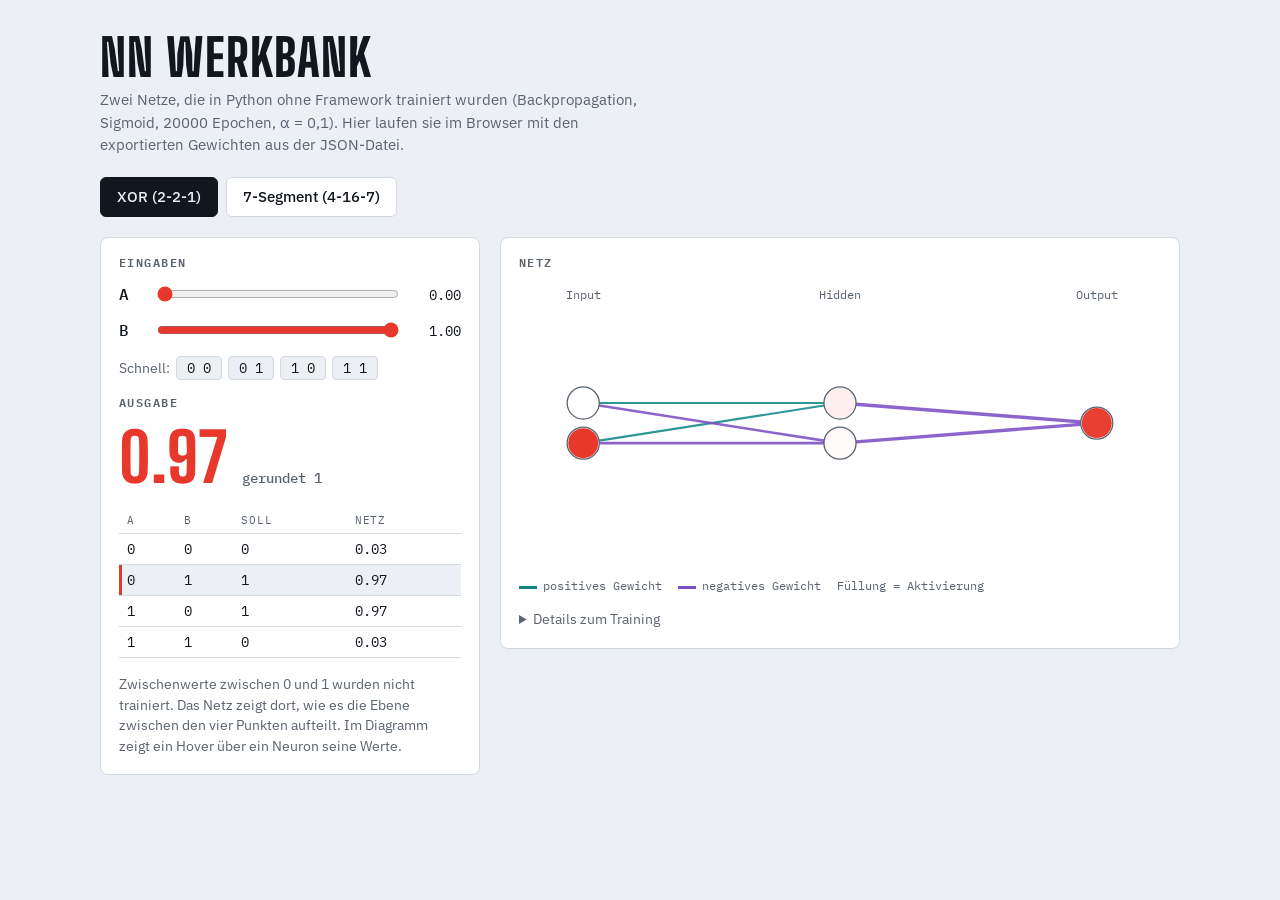
==== Neural Network/web/index.html @ 71ccb94d "Ein Ordner pro Projekt, Startseite mit Projektkarten, Doku im Projektordner" ====
<!doctype html>
<html lang="de">
<head>
<meta charset="utf-8">
<meta name="viewport" content="width=device-width, initial-scale=1">
<meta name="description" content="Zwei von Hand programmierte neuronale Netze (XOR und 7-Segment) laufen im Browser mit den exportierten Gewichten.">
<title>NN Werkbank</title>
<link rel="icon" href="data:image/svg+xml,%3Csvg xmlns='http://www.w3.org/2000/svg' viewBox='0 0 32 32'%3E%3Crect width='32' height='32' rx='7' fill='%2312171e'/%3E%3Ccircle cx='9' cy='16' r='3.5' fill='%23ff5a45'/%3E%3Ccircle cx='23' cy='9' r='3.5' fill='%23ff5a45'/%3E%3Ccircle cx='23' cy='23' r='3.5' fill='%23ff5a45'/%3E%3Cpath d='M9 16L23 9M9 16L23 23' stroke='%238b95a4' stroke-width='1.5'/%3E%3C/svg%3E">
<link rel="preconnect" href="https://fonts.googleapis.com">
<link rel="preconnect" href="https://fonts.gstatic.com" crossorigin>
<link href="https://fonts.googleapis.com/css2?family=IBM+Plex+Mono:wght@400;500&family=IBM+Plex+Sans:wght@400;500;600&family=Big+Shoulders+Display:wght@700;800&display=swap" rel="stylesheet">
<style>
/* Layout: eine Werkbank-Spalte. Oben Umschalter XOR / 7-Segment, darunter Bedienfeld links und Netz-Diagramm rechts. */
:root {
  --bg: #eceff3; --surface: #ffffff; --fg: #12171e; --muted: #59636f; --line: #d3d9e0;
  --led: #e8382b; --off: #e3e7ec; --pos: #0c8585; --neg: #7a4fc4; --focus: #1f5fd1;
  --display: "Big Shoulders Display", "Arial Narrow", sans-serif;
  --body: "IBM Plex Sans", system-ui, sans-serif;
  --mono: "IBM Plex Mono", ui-monospace, Consolas, monospace;
}
@media (prefers-color-scheme: dark) { :root:not([data-theme="light"]) {
  --bg: #0e1217; --surface: #171c23; --fg: #e6eaf0; --muted: #8b95a4; --line: #2a323c;
  --led: #ff5a45; --off: #242b34; --pos: #3cc4c0; --neg: #a98af0; --focus: #7fa8ff; color-scheme: dark; } }
:root[data-theme="dark"] {
  --bg: #0e1217; --surface: #171c23; --fg: #e6eaf0; --muted: #8b95a4; --line: #2a323c;
  --led: #ff5a45; --off: #242b34; --pos: #3cc4c0; --neg: #a98af0; --focus: #7fa8ff; color-scheme: dark; }

* { box-sizing: border-box; }
[hidden] { display: none !important; }
body { background: var(--bg); color: var(--fg); font: 15px/1.5 var(--body); padding-inline: 16px; padding-block: 24px 40px; }
.wrap { max-width: 1080px; margin: 0 auto; display: flex; flex-direction: column; gap: 20px; }
.stack { display: flex; flex-direction: column; gap: 20px; }
h1 { font: 800 clamp(2rem, 6vw, 3.2rem)/1 var(--display); text-transform: uppercase; letter-spacing: .02em; margin: 0; text-wrap: balance; }
.sub { color: var(--muted); margin: 6px 0 0; max-width: 62ch; }
.tabs { display: flex; gap: 8px; flex-wrap: wrap; }
button { font: inherit; color: inherit; cursor: pointer; }
:focus-visible { outline: 2px solid var(--focus); outline-offset: 2px; }
/* Gemeinsame Rückmeldung für alle Schaltflächen: sanftes Hover, kurzes Eindrücken beim Klick */
.tab, .snap button, .digits button, .bits button { transition: background-color .2s ease, border-color .2s ease, color .2s ease, transform .12s ease; }
.tab:hover, .snap button:hover, .digits button:hover, .bits button:hover { border-color: var(--muted); }
.tab:active, .snap button:active, .digits button:active, .bits button:active { transform: scale(.97); }
.tab { padding: 8px 16px; border: 1px solid var(--line); background: var(--surface); border-radius: 6px; font-weight: 500; }
.tab[aria-selected="true"] { background: var(--fg); color: var(--bg); border-color: var(--fg); }
.grid { display: grid; grid-template-columns: minmax(0, 380px) minmax(0, 1fr); gap: 20px; align-items: start; }
@media (max-width: 820px) { .grid { grid-template-columns: minmax(0, 1fr); } }
.panel { background: var(--surface); border: 1px solid var(--line); border-radius: 8px; padding: 18px; display: flex; flex-direction: column; gap: 16px; min-width: 0; }
h2 { font: 600 .75rem/1 var(--mono); text-transform: uppercase; letter-spacing: .12em; color: var(--muted); margin: 0; }
.field { display: grid; grid-template-columns: 1.6rem minmax(0, 1fr) 3.4rem; gap: 10px; align-items: center; }
.field label { font: 500 1rem var(--mono); }
.field output { font: 400 .9rem var(--mono); text-align: right; font-variant-numeric: tabular-nums; }
input[type=range] { width: 100%; accent-color: var(--led); }
.snap { display: flex; gap: 6px; }
.snap .note { align-self: center; }
.skip { position: absolute; left: 16px; top: -48px; padding: 8px 14px; background: var(--fg); color: var(--bg); border-radius: 6px; z-index: 10; }
.skip:focus { top: 12px; }
.snap button { padding: 2px 10px; border: 1px solid var(--line); border-radius: 4px; background: var(--bg); font: .85rem var(--mono); }
.result { display: flex; align-items: baseline; gap: 14px; flex-wrap: wrap; }
.big { font: 800 4.2rem/1 var(--display); font-variant-numeric: tabular-nums; }
.big.on { color: var(--led); }
.verdict { font: 500 .85rem var(--mono); color: var(--muted); }
table { border-collapse: collapse; width: 100%; font: .85rem var(--mono); font-variant-numeric: tabular-nums; }
th, td { text-align: left; padding: 6px 8px; border-bottom: 1px solid var(--line); }
th { color: var(--muted); font-weight: 400; text-transform: uppercase; letter-spacing: .08em; font-size: .7rem; }
tbody tr { cursor: pointer; }
tbody tr:hover { background: var(--bg); }
tbody tr.static { cursor: default; }
tbody tr.sel { background: var(--bg); box-shadow: inset 3px 0 0 var(--led); }
.tblwrap { overflow-x: auto; }
.digits { display: grid; grid-template-columns: repeat(5, 1fr); gap: 6px; }
.digits button { padding: 10px 0; border: 1px solid var(--line); background: var(--bg); border-radius: 6px; font: 600 1.2rem var(--mono); }
.digits button[aria-pressed="true"] { background: var(--fg); color: var(--bg); border-color: var(--fg); }
.bits { display: flex; gap: 8px; }
.bits button { flex: 1; padding: 8px 0; border: 1px solid var(--line); background: var(--bg); border-radius: 6px; font: 500 1rem var(--mono); }
.bits button[aria-pressed="true"] { background: var(--led); color: #fff; border-color: var(--led); }
.bits small { display: block; font-size: .65rem; color: inherit; opacity: .7; }
.disp { display: flex; gap: 18px; align-items: center; flex-wrap: wrap; }
.disp svg { width: 130px; height: 200px; flex: none; background: #0a0d10; border-radius: 8px; padding: 10px; }
.seg-off { fill: #20262d; }
.seg-on { fill: #ff4a37; }
.segtbl { flex: 1; min-width: 220px; }
.match { font: 500 .85rem var(--mono); }
.match.ok { color: var(--pos); }
.match.bad { color: var(--led); }
.note { font-size: .85rem; color: var(--muted); margin: 0; text-wrap: pretty; }
.diagram { width: 100%; height: auto; display: block; }
.diagram text { font: 11px var(--mono); fill: var(--muted); }
/* Hover auf Neuronen: Verbindungen des Neurons bleiben sichtbar, der Rest wird abgedunkelt */
.netbox { position: relative; }
.hit { fill: transparent; cursor: pointer; }
.node.hot { stroke: var(--fg); stroke-width: 2.2; }
.diagram.hovering line:not(.hl) { opacity: .12; }
.diagram.hovering line.hl { stroke-opacity: 1; }
.tip { position: absolute; z-index: 5; pointer-events: none; padding: 6px 10px; border-radius: 6px; background: var(--fg); color: var(--bg); font: .75rem/1.45 var(--mono); white-space: nowrap; font-variant-numeric: tabular-nums; box-shadow: 0 4px 14px rgb(0 0 0 / .25); }
.tip b { display: block; font-weight: 600; }
.legend { display: flex; gap: 16px; flex-wrap: wrap; font: .75rem var(--mono); color: var(--muted); }
.legend i { display: inline-block; width: 18px; height: 3px; vertical-align: middle; margin-right: 6px; }
.legend .pos { background: var(--pos); }
.legend .neg { background: var(--neg); }
details { font-size: .85rem; color: var(--muted); }
summary { cursor: pointer; }
@media (prefers-reduced-motion: no-preference) { .big, .seg-on { transition: fill-opacity .15s, color .15s; } .diagram line { transition: opacity .15s, stroke-opacity .15s; } }
</style>
</head>
<body>
<a class="skip" href="#main">Zum Inhalt springen</a>
<div class="wrap">
  <header>
    <h1>NN Werkbank</h1>
    <p class="sub">Zwei Netze, die in Python ohne Framework trainiert wurden (Backpropagation, Sigmoid, 20000 Epochen, α = 0,1). Hier laufen sie im Browser mit den exportierten Gewichten aus der JSON-Datei.</p>
  </header>

  <main id="main" class="stack">
  <div class="tabs" role="tablist" aria-label="Netz auswählen">
    <button class="tab" role="tab" id="tab-xor" aria-controls="xor" aria-selected="true">XOR (2-2-1)</button>
    <button class="tab" role="tab" id="tab-seg" aria-controls="seg" aria-selected="false">7-Segment (4-16-7)</button>
  </div>

  <section id="xor" class="grid" role="tabpanel" aria-labelledby="tab-xor">
    <div class="panel">
      <h2>Eingaben</h2>
      <div class="field"><label for="xa">A</label><input id="xa" type="range" min="0" max="1" step="0.01" value="0"><output id="xa-o">0.00</output></div>
      <div class="field"><label for="xb">B</label><input id="xb" type="range" min="0" max="1" step="0.01" value="1"><output id="xb-o">1.00</output></div>
      <div class="snap"><span class="note">Schnell:</span>
        <button data-a="0" data-b="0">0 0</button><button data-a="0" data-b="1">0 1</button><button data-a="1" data-b="0">1 0</button><button data-a="1" data-b="1">1 1</button></div>
      <h2>Ausgabe</h2>
      <div class="result" aria-live="polite"><span class="big" id="xor-out">0.97</span><span class="verdict" id="xor-verdict"></span></div>
      <div class="tblwrap"><table id="xor-tbl"><thead><tr><th>A</th><th>B</th><th>Soll</th><th>Netz</th></tr></thead><tbody></tbody></table></div>
      <p class="note">Zwischenwerte zwischen 0 und 1 wurden nicht trainiert. Das Netz zeigt dort, wie es die Ebene zwischen den vier Punkten aufteilt. Im Diagramm zeigt ein Hover über ein Neuron seine Werte.</p>
    </div>
    <div class="panel">
      <h2>Netz</h2>
      <div class="netbox"><svg class="diagram" id="xor-svg" viewBox="0 0 600 260" role="img" aria-label="Diagramm des XOR-Netzes"></svg><div class="tip" role="tooltip" hidden></div></div>
      <div class="legend"><span><i class="pos"></i>positives Gewicht</span><span><i class="neg"></i>negatives Gewicht</span><span>Füllung = Aktivierung</span></div>
      <details><summary>Details zum Training</summary><p class="note">Architektur 2-2-1, Sigmoid, MSE-Kosten ½(ŷ − y)², Stochastic Gradient Descent, 20000 Epochen, Lernrate 0,1. Exportiert mit <code>dump_json()</code>.</p></details>
    </div>
  </section>

  <section id="seg" class="grid" role="tabpanel" aria-labelledby="tab-seg" hidden>
    <div class="panel">
      <h2>Ziffer</h2>
      <div class="digits" id="digits"></div>
      <h2>oder Bits einzeln</h2>
      <div class="bits" id="bits"></div>
      <div class="disp">
        <svg id="seg-svg" viewBox="0 0 130 200" role="img" aria-label="7-Segment-Anzeige"></svg>
        <div class="segtbl">
          <div class="tblwrap"><table id="seg-tbl"><thead><tr><th>Seg</th><th>Netz</th><th>Soll</th></tr></thead><tbody></tbody></table></div>
        </div>
      </div>
      <div class="match" id="seg-match"></div>
      <p class="note" id="seg-note"></p>
    </div>
    <div class="panel">
      <h2>Netz</h2>
      <div class="netbox"><svg class="diagram" id="seg-net" viewBox="0 0 600 420" role="img" aria-label="Diagramm des 7-Segment-Netzes"></svg><div class="tip" role="tooltip" hidden></div></div>
      <div class="legend"><span><i class="pos"></i>positives Gewicht</span><span><i class="neg"></i>negatives Gewicht</span><span>Füllung = Aktivierung</span></div>
      <details><summary>Details zum Training</summary><p class="note">Architektur 4-16-7, Sigmoid, MSE-Kosten, SGD, 20000 Epochen, Lernrate 0,1. Eingabe ist die Ziffer als 4 Bit, Ausgabe sind die Segmente a bis g.</p></details>
    </div>
  </section>
  </main>
</div>

<script>
const XOR_NET = {"layer_sizes":[2,2,1],"layers":[[{"weights":[4.4189489410313385,4.419907312141666],"bias":-6.8782864987033845},{"weights":[-5.901752903321736,-5.905906582118992],"bias":2.2510696835978092}],[{"weights":[-8.874160120164296,-8.715707937944744],"bias":4.331063383164297}]]};
const SEG_NET = {"layer_sizes":[4,16,7],"layers":[[{"weights":[0.378584577005672,-0.8250217396192282,0.7707378139664288,0.05803340610778978],"bias":-0.8021267944542835},{"weights":[-4.017427327318388,-4.506728345758938,3.7991358840744596,1.74540974890588],"bias":1.3813236054041074},{"weights":[0.5480369860752676,2.7291254190867824,-4.393816222621056,5.6010673047996935],"bias":0.08736131842951154},{"weights":[3.2403045179984,-1.7162950859305854,2.399465852370913,-2.7119958384423644],"bias":0.28076517171416393},{"weights":[1.4050403333172343,1.6294656812492394,-4.403919912718225,0.18366221993594414],"bias":0.1671118019887433},{"weights":[2.951586450576953,-4.062690141628984,0.7607983519386313,-3.022613782684159],"bias":1.0719184859211777},{"weights":[-1.1279218342111632,1.2595592169919445,2.0685997334369652,-2.200344231481198],"bias":-0.3761457793515664},{"weights":[2.9325393291138453,-5.312460678842525,5.636649656913309,-4.399857294181862],"bias":1.282143874365558},{"weights":[2.5208301008227925,2.9246629713082686,-4.024019929575316,2.9564700320036374],"bias":-4.3438361969844985},{"weights":[0.13956794137253323,5.362748911130706,-2.185449175200805,-2.4811137288204024],"bias":1.0122264627329256},{"weights":[0.6011235781109283,3.3977979357931924,-3.9864361298826108,-6.03526716900981],"bias":-0.999945030768911},{"weights":[0.9770982013567461,1.6481162099496889,-1.3001722869908476,-2.214779634350303],"bias":0.027039163322583454},{"weights":[-2.619578058320941,-5.195870167952872,5.005320088996262,4.570853859620208],"bias":-2.2813250254053945},{"weights":[0.5869673949416085,3.22125151783066,3.167232405071126,2.7859718274167617],"bias":-2.99911692105298},{"weights":[-1.456649545355068,-4.329418722741809,-4.6483753682368025,-0.6067776427727539],"bias":1.9842060355658786},{"weights":[-1.5766811919019763,2.6611540927630144,-3.1261843554950204,1.1674583392693718],"bias":1.2782419571322035}],[{"weights":[0.7344882978782762,0.8956990368518427,-1.9926005929652295,1.524014382118407,-2.4643521335602654,2.7619609449488225,0.9745501714896703,5.8746323897966075,3.3488197890693536,3.777968137912702,-6.297762631329145,-0.6684900046237351,-1.910625557629477,2.463067969830373,-3.3382483447623885,-2.184122565169554],"bias":1.7158951224994348},{"weights":[0.5680653549104158,0.13646285202288524,3.8309458491952717,0.15731835648100964,-0.8428724792277169,3.699982638840891,0.7410844065453783,-1.9365013775153084,-2.5153143271793463,-3.7879317307593627,5.384709722398829,0.1824338320079539,5.7968534616796354,-3.6032433387901093,1.208723032863289,0.35872234985024026],"bias":1.0770206705889807},{"weights":[-0.612429534553766,0.015987330561426323,5.04669510697265,-0.6305689253745919,3.2286030344133305,-2.51825363174847,-2.0308029780826193,-2.318350232125964,0.7629524356113417,0.9639870181956284,1.899497069878401,1.1503990238479123,-1.2590445743460543,3.435205156121614,0.4626839101821002,2.116894425765221],"bias":1.5148864346060797},{"weights":[1.2260481865594188,-0.6704110280050407,-3.1552900858819664,1.477578894985318,1.3390441440426266,2.975512546735218,-1.81993119452646,6.967283128941977,4.952927274993916,0.2522474828127698,-4.293662000531908,-0.9432363714716293,-3.840019896280144,1.745765164310289,-1.80755508234133,-1.1042079202785284],"bias":1.98893445649299},{"weights":[0.10532776637054624,-0.864045641028454,-5.57118790719766,3.6386313085951856,-1.193344085273443,1.4281257011497128,0.7396882674514846,4.037557030786975,-2.261271543514027,1.5809640667094165,0.5696045986139062,1.1505212236224927,-2.3680883593014843,-2.425462029811268,1.3492819309628228,-0.2295365076967462],"bias":-0.560164562955259},{"weights":[-0.3368496551618901,-4.4259777381809355,-0.025178686488595836,2.422500706085857,3.0917293094573672,0.5613406258891508,-0.10209700697596971,0.9193545923973545,1.4570203688071202,2.9469448762972896,2.5578000581180023,2.5183707512035154,-4.706854384144398,-0.4588914204695752,0.1496881393546129,1.0335770391680648],"bias":-0.12792367335469645},{"weights":[0.9261327975602603,-6.048415402702983,-1.3584460562038045,2.6666194493165585,2.507795495999338,-0.08677149506154452,-0.7839924127459236,5.221602205980013,2.824496139505744,-2.380817333874301,1.8630707591444695,1.9812630090314127,-0.7324119838364302,5.32891242485432,-5.496803824589936,-2.2737734453497],"bias":1.3883342999719037}]]};

const sigmoid = x => 1 / (1 + Math.exp(-x));
// Forward-Pass wie in Layer.forward: Output einer Schicht ist Input der nächsten
function forward(net, x) {
  const acts = [x];
  let v = x;
  for (const layer of net.layers) {
    v = layer.map(n => sigmoid(n.weights.reduce((s, w, i) => s + w * v[i], n.bias)));
    acts.push(v);
  }
  return acts;
}
const NS = "http://www.w3.org/2000/svg";
const f2 = x => x.toFixed(2);

// Zeichnet Neuronen (Füllung = Aktivierung) und Gewichte (Farbe = Vorzeichen, Dicke = Betrag)
// names[l][i] ist der Name des Neurons (für den Tooltip beim Hover)
function drawNet(svg, net, acts, labels, names) {
  const [W, H] = svg.getAttribute("viewBox").split(" ").slice(2).map(Number);
  const sizes = net.layer_sizes, maxN = Math.max(...sizes);
  const padX = 60, padY = 34;
  const r = Math.min(15, (H - 2 * padY) / (maxN * 2.5));
  const pos = (l, i) => [padX + l * (W - 2 * padX) / (sizes.length - 1),
                         H / 2 + (i - (sizes[l] - 1) / 2) * Math.min(2.5 * r, (H - 2 * padY) / Math.max(sizes[l] - 1, 1))];
  let out = "";
  net.layers.forEach((layer, l) => layer.forEach((n, j) => n.weights.forEach((w, i) => {
    const [x1, y1] = pos(l, i), [x2, y2] = pos(l + 1, j);
    const a = Math.abs(w);
    out += `<line data-l="${l}" data-i="${i}" data-j="${j}" x1="${x1}" y1="${y1}" x2="${x2}" y2="${y2}" style="stroke:var(${w >= 0 ? "--pos" : "--neg"})" stroke-width="${(0.4 + Math.min(a, 8) * 0.35).toFixed(2)}" stroke-opacity="${(0.12 + Math.min(a / 6, 0.75)).toFixed(2)}"/>`;
  })));
  acts.forEach((col, l) => col.forEach((v, i) => {
    const [x, y] = pos(l, i);
    out += `<circle class="node" data-l="${l}" data-i="${i}" cx="${x}" cy="${y}" r="${r}" style="fill:var(--surface);stroke:var(--muted)" stroke-width="1.2"/>`;
    out += `<circle cx="${x}" cy="${y}" r="${r - 1}" style="fill:var(--led);pointer-events:none" fill-opacity="${v.toFixed(3)}"/>`;
    // unsichtbarer, etwas größerer Kreis als Trefferfläche für Hover und Antippen
    out += `<circle class="hit" data-l="${l}" data-i="${i}" cx="${x}" cy="${y}" r="${r + 3}"/>`;
  }));
  labels.forEach((t, l) => { out += `<text x="${pos(l, 0)[0]}" y="14" text-anchor="middle">${t}</text>`; });
  svg.innerHTML = out;
  svg._ctx = { net, acts, names };
  if (!svg._wired) wireHover(svg);
  if (svg._hover) showHover(svg, svg._hover[0], svg._hover[1]);   // Hover nach dem Neuzeichnen beibehalten
}

// Hover über ein Neuron: Tooltip anzeigen, seine Verbindungen hervorheben.
// Die Ereignisse hängen am (bleibenden) SVG-Element, weil dessen Inhalt bei jeder Eingabe neu gezeichnet wird.
function wireHover(svg) {
  svg._wired = true;
  svg.addEventListener("pointerover", e => {
    const h = e.target.closest(".hit");
    if (h) showHover(svg, +h.dataset.l, +h.dataset.i);
  });
  svg.addEventListener("pointerout", e => {
    if (!(e.relatedTarget && e.relatedTarget.closest && e.relatedTarget.closest(".hit"))) hideHover(svg);
  });
}
function showHover(svg, l, i) {
  const { net, acts, names } = svg._ctx;
  if (!acts[l] || acts[l][i] === undefined) return hideHover(svg);
  svg._hover = [l, i];
  svg.classList.add("hovering");
  // Linien: verbunden = kommt aus diesem Neuron (Schicht l) oder führt in dieses Neuron (Schicht l-1)
  svg.querySelectorAll("line").forEach(ln => {
    const ll = +ln.dataset.l;
    ln.classList.toggle("hl", (ll === l && +ln.dataset.i === i) || (ll === l - 1 && +ln.dataset.j === i));
  });
  svg.querySelectorAll(".node").forEach(c => c.classList.toggle("hot", +c.dataset.l === l && +c.dataset.i === i));
  const box = svg.parentElement, tip = box.querySelector(".tip");
  const minus = x => f2(x).replace("-", "−");
  tip.innerHTML = `<b>${names[l][i]}</b>Aktivierung ${f2(acts[l][i])}` + (l > 0 ? `<br>Bias ${minus(net.layers[l - 1][i].bias)}` : "");
  tip.hidden = false;
  // Tooltip über dem Neuron platzieren, am Rand der Box festhalten; zu wenig Platz oben -> darunter
  const hit = svg.querySelector(`.hit[data-l="${l}"][data-i="${i}"]`).getBoundingClientRect();
  const b = box.getBoundingClientRect();
  const cx = hit.left + hit.width / 2 - b.left;
  const left = Math.min(Math.max(cx, tip.offsetWidth / 2), b.width - tip.offsetWidth / 2);
  const above = hit.top - b.top - tip.offsetHeight - 6;
  tip.style.left = left - tip.offsetWidth / 2 + "px";
  tip.style.top = (above >= 0 ? above : hit.bottom - b.top + 6) + "px";
}
function hideHover(svg) {
  svg._hover = null;
  svg.classList.remove("hovering");
  svg.querySelectorAll("line.hl").forEach(ln => ln.classList.remove("hl"));
  svg.querySelectorAll(".node.hot").forEach(c => c.classList.remove("hot"));
  svg.parentElement.querySelector(".tip").hidden = true;
}

/* ---------- XOR ---------- */
const xa = document.getElementById("xa"), xb = document.getElementById("xb");
const XOR_ROWS = [[0,0,0],[0,1,1],[1,0,1],[1,1,0]];
const xtb = document.querySelector("#xor-tbl tbody");
XOR_ROWS.forEach(([a, b, y], k) => {
  const tr = document.createElement("tr");
  tr.innerHTML = `<td>${a}</td><td>${b}</td><td>${y}</td><td></td>`;
  // Zeile ist klickbar, also auch per Tastatur (Tab, Enter, Leertaste) bedienbar
  tr.tabIndex = 0;
  tr.setAttribute("aria-label", `Eingabe ${a} ${b} setzen`);
  const pick = () => { xa.value = a; xb.value = b; renderXor(); };
  tr.addEventListener("click", pick);
  tr.addEventListener("keydown", e => { if (e.key === "Enter" || e.key === " ") { e.preventDefault(); pick(); } });
  xtb.appendChild(tr);
});
function renderXor() {
  const a = +xa.value, b = +xb.value;
  document.getElementById("xa-o").textContent = f2(a);
  document.getElementById("xb-o").textContent = f2(b);
  const acts = forward(XOR_NET, [a, b]);
  const y = acts[2][0];
  const out = document.getElementById("xor-out");
  out.textContent = f2(y);
  out.classList.toggle("on", y > 0.5);
  document.getElementById("xor-verdict").textContent = y > 0.5 ? "gerundet 1" : "gerundet 0";
  [...xtb.rows].forEach((tr, k) => {
    const [ra, rb] = XOR_ROWS[k];
    tr.cells[3].textContent = f2(forward(XOR_NET, [ra, rb])[2][0]);
    tr.classList.toggle("sel", ra === a && rb === b);
  });
  drawNet(document.getElementById("xor-svg"), XOR_NET, acts, ["Input", "Hidden", "Output"],
    [["Input A", "Input B"], ["Hidden 1", "Hidden 2"], ["Output (XOR)"]]);
}
xa.addEventListener("input", renderXor);
xb.addEventListener("input", renderXor);
document.querySelectorAll(".snap button").forEach(btn =>
  btn.addEventListener("click", () => { xa.value = btn.dataset.a; xb.value = btn.dataset.b; renderXor(); }));

/* ---------- 7-Segment ---------- */
const SEGS = ["a","b","c","d","e","f","g"];
const CODE = [[1,1,1,1,1,1,0],[0,1,1,0,0,0,0],[1,1,0,1,1,0,1],[1,1,1,1,0,0,1],[0,1,1,0,0,1,1],
              [1,0,1,1,0,1,1],[1,0,1,1,1,1,1],[1,1,1,0,0,0,0],[1,1,1,1,1,1,1],[1,1,1,1,0,1,1]];
// Lage der Segmente a-g im Anzeige-SVG: x, y, Breite, Höhe
const GEO = { a:[25,8,80,14], b:[107,24,14,68], c:[107,108,14,68], d:[25,178,80,14],
              e:[9,108,14,68], f:[9,24,14,68], g:[25,93,80,14] };
let bits = [0,0,0,0];

const segSvg = document.getElementById("seg-svg");
segSvg.innerHTML = SEGS.map(s => { const [x,y,w,h] = GEO[s];
  return `<rect class="seg-off" x="${x}" y="${y}" width="${w}" height="${h}" rx="5"/><rect class="seg-on" id="s-${s}" x="${x}" y="${y}" width="${w}" height="${h}" rx="5" fill-opacity="0"/>`; }).join("");
const stb = document.querySelector("#seg-tbl tbody");
stb.innerHTML = SEGS.map(s => `<tr class="static"><td>${s}</td><td></td><td></td></tr>`).join("");

const digitsEl = document.getElementById("digits"), bitsEl = document.getElementById("bits");
for (let d = 0; d < 10; d++) {
  const b = document.createElement("button");
  b.textContent = d; b.dataset.d = d;
  b.addEventListener("click", () => { bits = [3,2,1,0].map(k => (d >> k) & 1); renderSeg(); });
  digitsEl.appendChild(b);
}
[3,2,1,0].forEach((k, i) => {
  const b = document.createElement("button");
  b.innerHTML = `<small>${1 << k}</small><span></span>`;
  b.addEventListener("click", () => { bits[i] ^= 1; renderSeg(); });
  bitsEl.appendChild(b);
});
function renderSeg() {
  const d = bits[0] * 8 + bits[1] * 4 + bits[2] * 2 + bits[3];
  [...digitsEl.children].forEach(b => b.setAttribute("aria-pressed", String(+b.dataset.d === d)));
  [...bitsEl.children].forEach((b, i) => { b.setAttribute("aria-pressed", String(bits[i] === 1)); b.querySelector("span").textContent = bits[i]; });
  const acts = forward(SEG_NET, bits);
  const y = acts[2];
  SEGS.forEach((s, i) => {
    document.getElementById("s-" + s).setAttribute("fill-opacity", y[i].toFixed(3));
    const tr = stb.rows[i];
    tr.cells[1].textContent = f2(y[i]);
    tr.cells[2].textContent = d < 10 ? CODE[d][i] : "–";
  });
  const m = document.getElementById("seg-match"), note = document.getElementById("seg-note");
  if (d < 10) {
    const ok = y.every((v, i) => Math.round(v) === CODE[d][i]);
    m.textContent = ok ? `Ziffer ${d}: alle 7 Segmente stimmen` : `Ziffer ${d}: Abweichung`;
    m.className = "match " + (ok ? "ok" : "bad");
    note.textContent = "";
  } else {
    m.textContent = `Wert ${d}: keine Ziffer`;
    m.className = "match";
    note.textContent = "Die Werte 10 bis 15 kamen im Training nicht vor. Das Netz gibt hier ungeprüfte Werte aus.";
  }
  drawNet(document.getElementById("seg-net"), SEG_NET, acts, ["Input", "Hidden (16)", "Output a–g"],
    [[8, 4, 2, 1].map(k => "Input Bit " + k), Array.from({ length: 16 }, (_, k) => "Hidden " + (k + 1)), SEGS.map(s => "Output Segment " + s)]);
}

/* ---------- Tabs ---------- */
const tabs = { xor: document.getElementById("tab-xor"), seg: document.getElementById("tab-seg") };
function show(which) {
  for (const k in tabs) {
    tabs[k].setAttribute("aria-selected", String(k === which));
    document.getElementById(k).hidden = k !== which;
  }
  try { localStorage.setItem("nn-tab", which); } catch (e) {}
}
tabs.xor.addEventListener("click", () => show("xor"));
tabs.seg.addEventListener("click", () => show("seg"));
// Pfeiltasten wechseln zwischen den Reitern (üblich bei role="tablist")
for (const k in tabs) tabs[k].addEventListener("keydown", e => {
  if (e.key !== "ArrowLeft" && e.key !== "ArrowRight") return;
  const next = k === "xor" ? "seg" : "xor";
  show(next); tabs[next].focus();
});

renderXor();
bits = [0,1,0,1];
renderSeg();
let saved = null;
try { saved = localStorage.getItem("nn-tab"); } catch (e) {}
show(saved === "seg" ? "seg" : "xor");
</script>
</body>
</html>
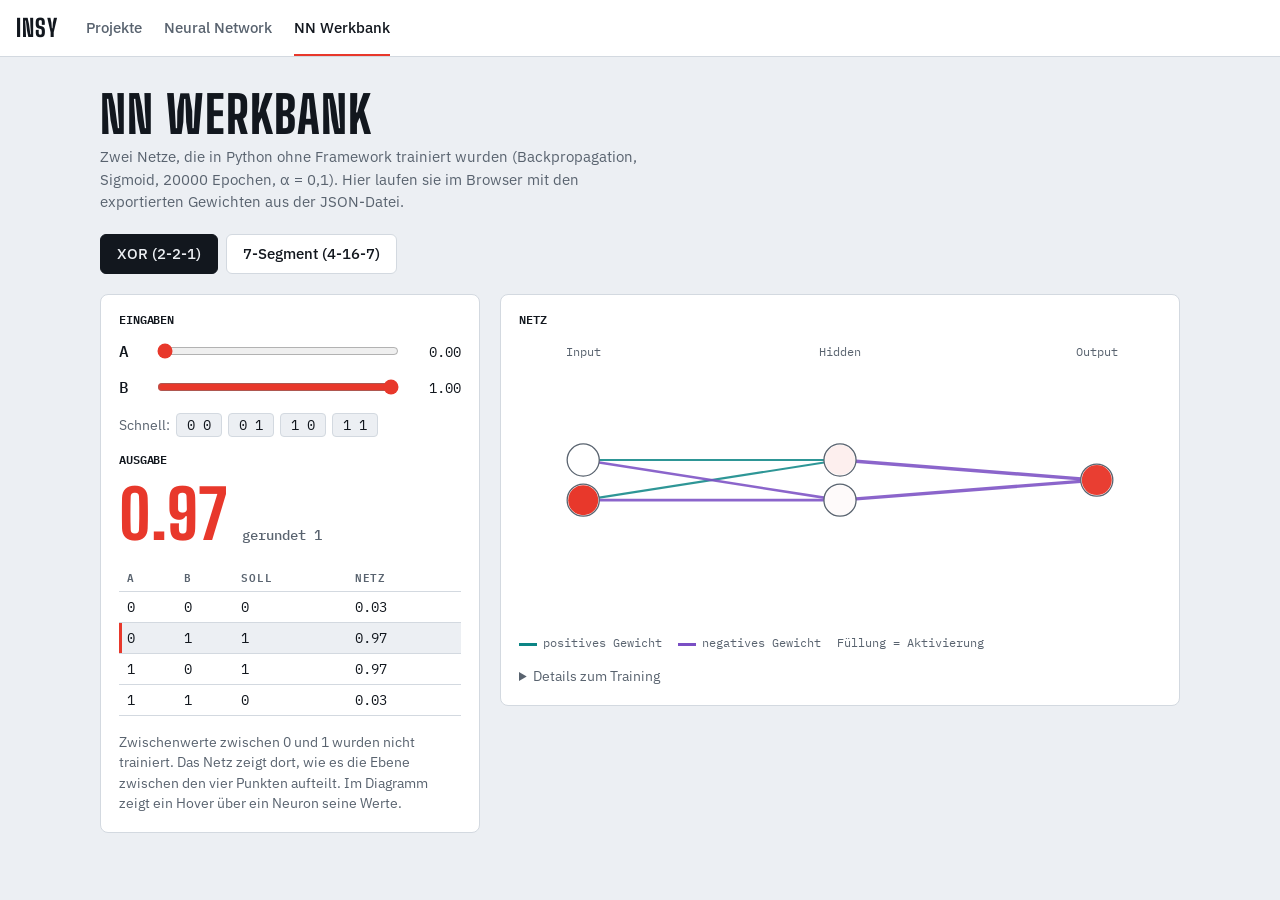
==== commit f8f2259d: "Einheitliches Design für Startseite, Doku und NN-Werkbank (gemeinsames CSS und Navigation)" ====
--- a/Neural Network/web/index.html
+++ b/Neural Network/web/index.html
@@ -8,7 +8,9 @@
 <link rel="icon" href="data:image/svg+xml,%3Csvg xmlns='http://www.w3.org/2000/svg' viewBox='0 0 32 32'%3E%3Crect width='32' height='32' rx='7' fill='%2312171e'/%3E%3Ccircle cx='9' cy='16' r='3.5' fill='%23ff5a45'/%3E%3Ccircle cx='23' cy='9' r='3.5' fill='%23ff5a45'/%3E%3Ccircle cx='23' cy='23' r='3.5' fill='%23ff5a45'/%3E%3Cpath d='M9 16L23 9M9 16L23 23' stroke='%238b95a4' stroke-width='1.5'/%3E%3C/svg%3E">
 <link rel="preconnect" href="https://fonts.googleapis.com">
 <link rel="preconnect" href="https://fonts.gstatic.com" crossorigin>
-<link href="https://fonts.googleapis.com/css2?family=IBM+Plex+Mono:wght@400;500&family=IBM+Plex+Sans:wght@400;500;600&family=Big+Shoulders+Display:wght@700;800&display=swap" rel="stylesheet">
+<link href="https://fonts.googleapis.com/css2?family=IBM+Plex+Mono:wght@400;500;600&family=IBM+Plex+Sans:ital,wght@0,400;0,500;0,600;1,400&family=Big+Shoulders+Display:wght@700;800&display=swap" rel="stylesheet">
+<!-- Gemeinsames Design der ganzen Website (Farben, Schriften, Navigationsleiste) -->
+<link rel="stylesheet" href="../../assets/site.css">
 <style>
 /* Layout: eine Werkbank-Spalte. Oben Umschalter XOR / 7-Segment, darunter Bedienfeld links und Netz-Diagramm rechts. */
 :root {
@@ -27,8 +29,8 @@
 
 * { box-sizing: border-box; }
 [hidden] { display: none !important; }
-body { background: var(--bg); color: var(--fg); font: 15px/1.5 var(--body); padding-inline: 16px; padding-block: 24px 40px; }
-.wrap { max-width: 1080px; margin: 0 auto; display: flex; flex-direction: column; gap: 20px; }
+body { margin: 0; background: var(--bg); color: var(--fg); font: 15px/1.5 var(--body); }
+.wrap { max-width: 1112px; margin: 0 auto; padding: 32px 16px 56px; display: flex; flex-direction: column; gap: 20px; }
 .stack { display: flex; flex-direction: column; gap: 20px; }
 h1 { font: 800 clamp(2rem, 6vw, 3.2rem)/1 var(--display); text-transform: uppercase; letter-spacing: .02em; margin: 0; text-wrap: balance; }
 .sub { color: var(--muted); margin: 6px 0 0; max-width: 62ch; }
@@ -103,6 +105,15 @@
 </head>
 <body>
 <a class="skip" href="#main">Zum Inhalt springen</a>
+<!-- Dieselbe Navigation wie auf allen Seiten der Website (siehe _quarto.yml im Hauptordner) -->
+<header class="sitenav"><div class="sitenav-in">
+  <a class="brand" href="../../index.html">INSY</a>
+  <nav aria-label="Seiten">
+    <a href="../../index.html">Projekte</a>
+    <a href="../index.html">Neural Network</a>
+    <a href="index.html" aria-current="page">NN Werkbank</a>
+  </nav>
+</div></header>
 <div class="wrap">
   <header>
     <h1>NN Werkbank</h1>
--- a/assets/site.css
+++ b/assets/site.css
@@ -0,0 +1,117 @@
+/* Gemeinsames Design für die ganze Website: Startseite, Projekt-Dokus und NN-Werkbank.
+   Die Werte (Farben, Schriften) stammen aus der Werkbank. Hell/Dunkel folgt dem System. */
+:root {
+  --bg: #eceff3; --surface: #ffffff; --fg: #12171e; --muted: #59636f; --line: #d3d9e0;
+  --led: #e8382b; --off: #e3e7ec; --focus: #1f5fd1; --link: #1f5fd1;
+  --display: "Big Shoulders Display", "Arial Narrow", sans-serif;
+  --body: "IBM Plex Sans", system-ui, sans-serif;
+  --mono: "IBM Plex Mono", ui-monospace, Consolas, monospace;
+  --nav-h: 56px;
+}
+@media (prefers-color-scheme: dark) { :root:not([data-theme="light"]) {
+  --bg: #0e1217; --surface: #171c23; --fg: #e6eaf0; --muted: #8b95a4; --line: #2a323c;
+  --led: #ff5a45; --off: #242b34; --focus: #7fa8ff; --link: #7fa8ff; color-scheme: dark; } }
+:root[data-theme="dark"] {
+  --bg: #0e1217; --surface: #171c23; --fg: #e6eaf0; --muted: #8b95a4; --line: #2a323c;
+  --led: #ff5a45; --off: #242b34; --focus: #7fa8ff; --link: #7fa8ff; color-scheme: dark; }
+
+/* ---------- Navigationsleiste (Werkbank: .sitenav, Quarto: .navbar) ---------- */
+.sitenav, #quarto-header .navbar {
+  background: var(--surface) !important; border-bottom: 1px solid var(--line);
+  min-height: var(--nav-h); padding: 0;
+}
+.sitenav-in { display: flex; align-items: center; gap: 28px; min-height: var(--nav-h); padding: 0 16px; }
+.sitenav .brand, #quarto-header .navbar-title {
+  font: 800 24px/1 var(--display); text-transform: uppercase; letter-spacing: .04em;
+  color: var(--fg) !important; text-decoration: none; margin: 0;
+}
+.sitenav nav { display: flex; gap: 22px; align-self: stretch; }
+.sitenav nav a, #quarto-header .navbar .nav-link {
+  display: flex; align-items: center; color: var(--muted) !important; text-decoration: none;
+  font: 500 15px/1 var(--body); border-bottom: 2px solid transparent; padding: 0; height: 100%;
+  transition: color .2s ease, border-color .2s ease;
+}
+.sitenav nav a:hover, #quarto-header .navbar .nav-link:hover { color: var(--fg) !important; }
+.sitenav nav a[aria-current="page"], #quarto-header .navbar .nav-link.active {
+  color: var(--fg) !important; border-bottom-color: var(--led);
+}
+#quarto-header .navbar > .container-fluid { padding: 0 16px; min-height: var(--nav-h); align-items: stretch; }
+#quarto-header .navbar-brand-container { margin: 0 !important; display: flex; align-items: center; }
+#quarto-header .navbar-brand { margin: 0; padding: 0; display: flex; align-items: center; height: var(--nav-h); }
+#quarto-header .navbar-title { display: block; line-height: 1; }
+#quarto-header .navbar-collapse, #quarto-header .navbar-nav { align-self: stretch; }
+#quarto-header .navbar-nav { gap: 22px; margin-left: 28px; padding: 0; }
+#quarto-header .navbar-nav .nav-item, #quarto-header .navbar-nav .nav-link { margin: 0; }
+#quarto-header .navbar-nav .nav-item { display: flex; }
+#quarto-header .navbar-toggler { align-self: center; border-color: var(--line); }
+#quarto-header .navbar-toggler-icon { filter: var(--toggler-filter, none); }
+
+/* ---------- Quarto-Seiten: Farben, Schrift, Bausteine ---------- */
+body { background: var(--bg); color: var(--fg); }
+#quarto-content, .page-columns, main.content { color: var(--fg); }
+a { color: var(--link); }
+#quarto-content a:hover { color: var(--fg); }
+:focus-visible { outline: 2px solid var(--focus); outline-offset: 2px; }
+
+.quarto-title h1.title {
+  font: 800 clamp(2.2rem, 6vw, 3.4rem)/1 var(--display); text-transform: uppercase;
+  letter-spacing: .02em; text-wrap: balance; margin-bottom: .4rem;
+}
+.quarto-title .subtitle, .quarto-title .description { color: var(--muted); max-width: 62ch; text-wrap: pretty; }
+.quarto-title-meta-heading, .quarto-title-meta-contents, .quarto-title-meta { color: var(--muted); }
+.quarto-title-meta-heading { font: 600 .7rem/1 var(--mono); text-transform: uppercase; letter-spacing: .12em; }
+main h2, main h3, main h4 { color: var(--fg); letter-spacing: -.01em; text-wrap: balance; }
+main h2 { border-bottom-color: var(--line); }
+main p, main li { text-wrap: pretty; }
+
+/* Tabellen wie in der Werkbank: Kopf klein, Großbuchstaben, Zahlen tabellarisch */
+main table { --bs-table-bg: transparent; --bs-table-color: var(--fg); color: var(--fg); font-variant-numeric: tabular-nums; }
+main table th {
+  font: 600 .7rem/1.3 var(--mono); text-transform: uppercase; letter-spacing: .08em;
+  color: var(--muted); border-bottom-color: var(--line);
+}
+main table td, main table th { border-color: var(--line); }
+main table tr:hover td { background: var(--off); }
+
+/* Code */
+code { font-family: var(--mono); }
+:not(pre) > code { color: var(--fg); background: var(--off); border-radius: 4px; padding: .1em .35em; }
+pre, div.sourceCode {
+  background: var(--surface) !important; color: var(--fg); border: 1px solid var(--line);
+  border-radius: 8px; font-family: var(--mono);
+}
+pre code { color: inherit; background: none; padding: 0; }
+
+/* Inhaltsverzeichnis */
+#TOC, #quarto-margin-sidebar { color: var(--muted); }
+#TOC a, #quarto-margin-sidebar a { color: var(--muted); }
+#TOC a:hover, #quarto-margin-sidebar a:hover { color: var(--fg); }
+#TOC a.active, #quarto-margin-sidebar a.active, #TOC a.active:hover {
+  color: var(--fg) !important; border-left-color: var(--led) !important;
+}
+#toc-title, #TOC .toc-title { font: 600 .7rem/1 var(--mono); text-transform: uppercase; letter-spacing: .12em; }
+
+/* Projektkarten auf der Startseite */
+.quarto-grid-item.card {
+  background: var(--surface); border: 1px solid var(--line); border-radius: 8px; box-shadow: none;
+  color: var(--fg); transition: border-color .2s ease, transform .12s ease;
+}
+.quarto-grid-item.card:hover { border-color: var(--led); }
+.quarto-grid-item.card:active { transform: scale(.995); }
+.quarto-grid-item .listing-title, .quarto-grid-item .card-title {
+  font: 600 1.15rem/1.25 var(--body); color: var(--fg);
+}
+.quarto-grid-item .listing-subtitle { color: var(--fg); font-weight: 500; }
+.quarto-grid-item .listing-description, .quarto-grid-item .card-text,
+.quarto-grid-item a, .quarto-grid-item a:hover { color: var(--muted); text-decoration: none; }
+.quarto-grid-item .listing-title, .quarto-grid-item .card-title { color: var(--fg); }
+.quarto-grid-item .listing-date, .quarto-grid-item .card-attribution {
+  font: 400 .75rem/1 var(--mono); color: var(--muted);
+}
+
+/* Suche, Fußzeile, Trennlinien */
+.nav-footer { background: transparent; border-top: 1px solid var(--line); color: var(--muted); }
+hr { border-color: var(--line); opacity: 1; }
+blockquote { border-left-color: var(--led); color: var(--muted); }
+
+@media (prefers-reduced-motion: reduce) { * { transition: none !important; } }
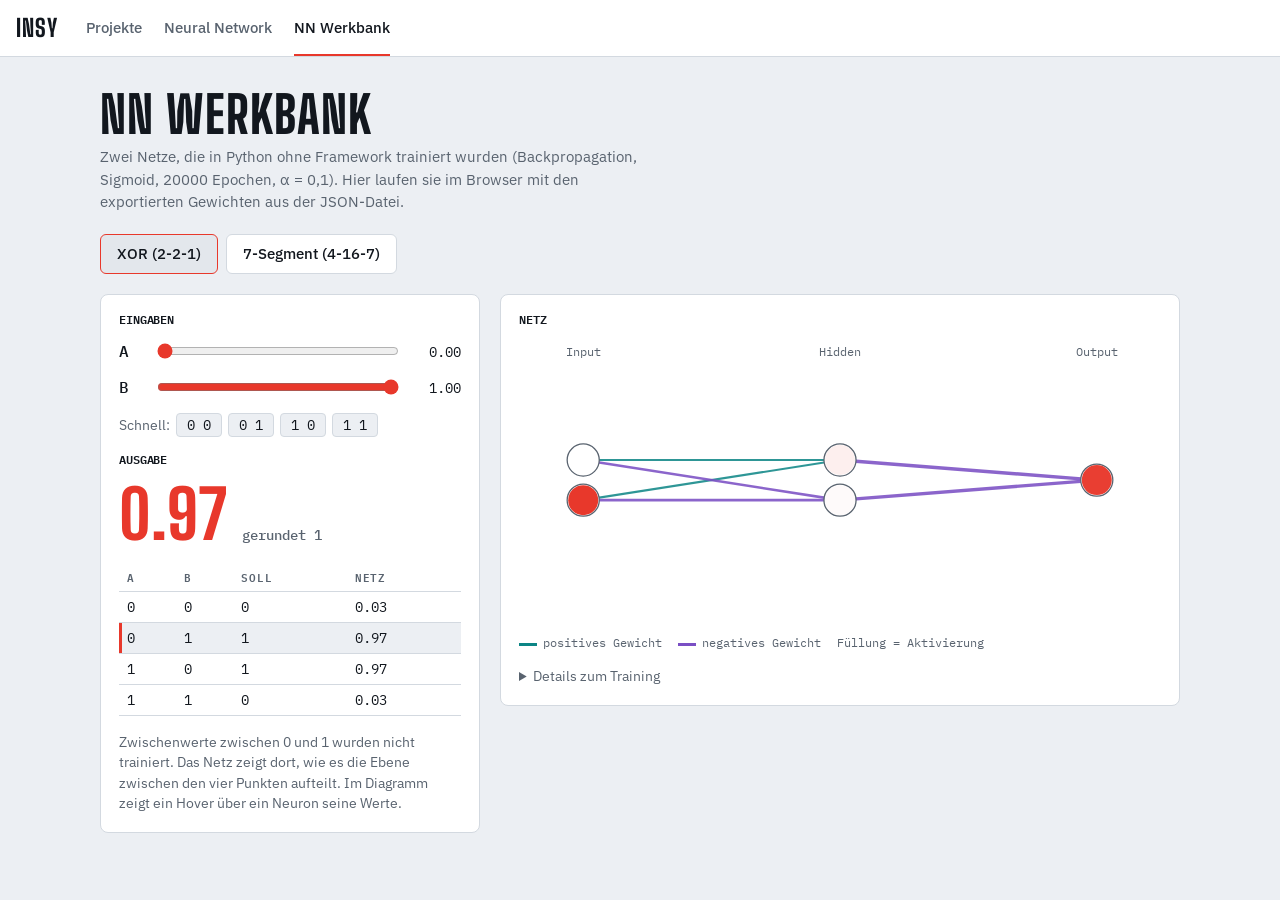
==== commit ab22dda4: "Dunkelmodus: markierte Schaltflächen, Inline-Code und Tabellenlinien angepasst" ====
--- a/Neural Network/web/index.html
+++ b/Neural Network/web/index.html
@@ -42,7 +42,8 @@
 .tab:hover, .snap button:hover, .digits button:hover, .bits button:hover { border-color: var(--muted); }
 .tab:active, .snap button:active, .digits button:active, .bits button:active { transform: scale(.97); }
 .tab { padding: 8px 16px; border: 1px solid var(--line); background: var(--surface); border-radius: 6px; font-weight: 500; }
-.tab[aria-selected="true"] { background: var(--fg); color: var(--bg); border-color: var(--fg); }
+/* Gewählt = leicht abgehobene Fläche mit rotem Rand (in Hell und Dunkel gleich, kein grelles Weiß im Dunkelmodus) */
+.tab[aria-selected="true"] { background: var(--off); color: var(--fg); border-color: var(--led); }
 .grid { display: grid; grid-template-columns: minmax(0, 380px) minmax(0, 1fr); gap: 20px; align-items: start; }
 @media (max-width: 820px) { .grid { grid-template-columns: minmax(0, 1fr); } }
 .panel { background: var(--surface); border: 1px solid var(--line); border-radius: 8px; padding: 18px; display: flex; flex-direction: column; gap: 16px; min-width: 0; }
@@ -70,7 +71,7 @@
 .tblwrap { overflow-x: auto; }
 .digits { display: grid; grid-template-columns: repeat(5, 1fr); gap: 6px; }
 .digits button { padding: 10px 0; border: 1px solid var(--line); background: var(--bg); border-radius: 6px; font: 600 1.2rem var(--mono); }
-.digits button[aria-pressed="true"] { background: var(--fg); color: var(--bg); border-color: var(--fg); }
+.digits button[aria-pressed="true"] { background: var(--off); color: var(--fg); border-color: var(--led); }
 .bits { display: flex; gap: 8px; }
 .bits button { flex: 1; padding: 8px 0; border: 1px solid var(--line); background: var(--bg); border-radius: 6px; font: 500 1rem var(--mono); }
 .bits button[aria-pressed="true"] { background: var(--led); color: #fff; border-color: var(--led); }
--- a/assets/site.css
+++ b/assets/site.css
@@ -71,11 +71,17 @@
   color: var(--muted); border-bottom-color: var(--line);
 }
 main table td, main table th { border-color: var(--line); }
+/* Quarto/Bootstrap färben den Außenrand und die Kopfzeile mit eigenen Grautönen, daher !important */
+main table, main table thead, main table tbody, main table tfoot, main table tr { border-color: var(--line) !important; }
 main table tr:hover td { background: var(--off); }
 
 /* Code */
 code { font-family: var(--mono); }
-:not(pre) > code { color: var(--fg); background: var(--off); border-radius: 4px; padding: .1em .35em; }
+/* Inline-Code: Quarto setzt eigene Hintergrundfarben je Element, daher mit gleicher Genauigkeit überschreiben */
+:not(pre) > code, main code:not(.sourceCode) {
+  color: var(--fg); background: var(--off); border-radius: 4px; padding: .1em .35em;
+}
+main pre code, main pre > code:not(.sourceCode) { background: none; padding: 0; }
 pre, div.sourceCode {
   background: var(--surface) !important; color: var(--fg); border: 1px solid var(--line);
   border-radius: 8px; font-family: var(--mono);
